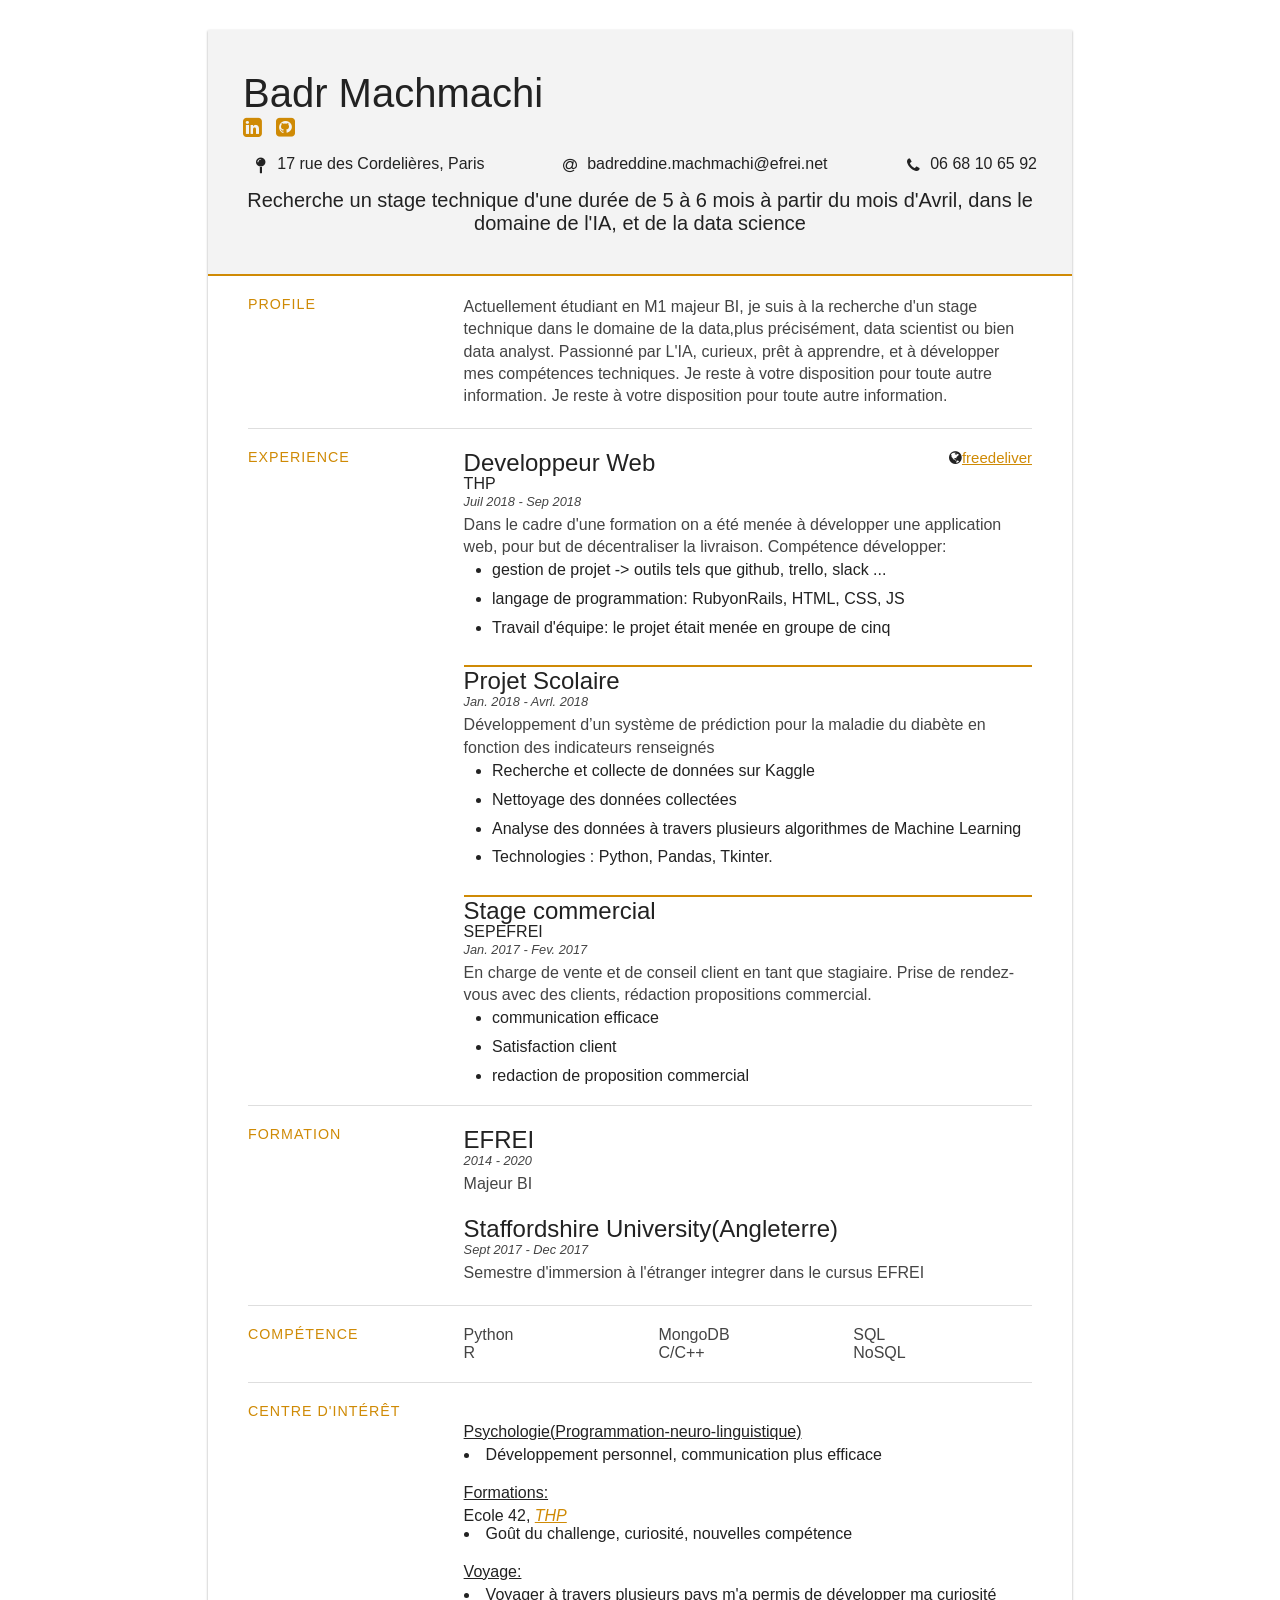
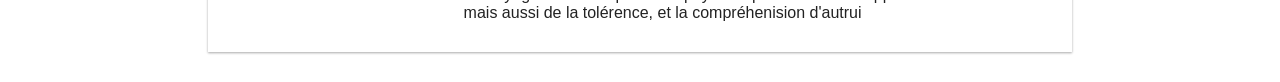
==== index.html @ 1341d0d4 "correct some mistake" ====
<!DOCTYPE html>
  <html>
  <head>
    <!-- Global site tag (gtag.js) - Google Analytics -->
    <script async src="https://www.googletagmanager.com/gtag/js?id=UA-131303218-1"></script>
    <script>
      window.dataLayer = window.dataLayer || [];
      function gtag(){dataLayer.push(arguments);}
      gtag('js', new Date());
      gtag('config', 'UA-131303218-1');
    </script>

    <link rel="stylesheet" type="text/css" href="cv.css">
    <link rel="stylesheet" href="https://cdnjs.cloudflare.com/ajax/libs/font-awesome/4.7.0/css/font-awesome.min.css">
    <title> Badr CV</title>
  </head>
  <body>
    <div id="drag" class="cv instaFade wrap">
      <div class="mainDetails">
        <div id="headshot" class="">
          <!-- <img src="pdpBadr.png" title="Hi, I'm Jenny!" alt="Jennifer Mogan" /> -->
        </div>

             <div id="contactDetails" class="quickFade delayFour">
          <ul>
            <li>

            </li>

          </ul>
        </div>
        <div id="name">
            <h1 class="quickFade delayTwo">
               Badr Machmachi

             </h1>


               <a href="https://www.linkedin.com/in/badr-machmachi-016332b7/" title="LinkedIn"><i class="fa fa-linkedin-square" ></i></a>
               <a href="https://github.com/badr96" title="Github"><i class="fa fa-github-square"></i></a>
            <ul class="fa-ul">
              <li class="li-head"><i class="fa-li fa fa-map-pin"></i><h4 class="quickFade delayThree">17 rue des Cordelières, Paris</h4></li>
              <li class="li-head"><i class="fa-li fa fa-at"></i><h4 class="quickFade delayThree">badreddine.machmachi@efrei.net</h4></li>
              <li class="li-head"><i class="fa-li fa fa-phone"></i><h4 class="quickFade delayThree"> 06 68 10 65 92</h4></li>
          </ul>
         <h3 class="search">Recherche un stage technique d'une durée de 5 à 6 mois à partir du mois d'Avril, dans le domaine de l'IA, et de la data science</h3>
        </div>


        <div class="clear"></div>
      </div>

      <div id="mainArea" class="quickFade delayFive">

        <section>
          <article>
            <div class="sectionTitle">
              <h1>Profile</h1>
            </div>

            <div class="sectionContent">
              <p>
                Actuellement étudiant en M1 majeur BI, je suis à la recherche d'un stage technique dans le domaine de la data,plus précisément, data scientist ou bien data analyst. Passionné par L'IA, curieux, prêt à apprendre, et à développer mes compétences techniques. Je reste à votre disposition pour toute autre information.

                Je reste à votre disposition pour toute autre information.
              </p>
            </div>
          </article>
          <div class="clear"></div>
        </section>

        <section>
          <div class="sectionTitle">
            <h1>Experience</h1>
          </div>

          <div class="sectionContent">
            <article>
              <h2>
                Developpeur Web

                <div class="attached"><i class="fa fa-globe"></i><a href="https://freedelivers-mtp.herokuapp.com/">freedeliver</a>
                </div>
              </h2>
              <h3>THP</h3>
              <p class="subDetails">Juil 2018 - Sep 2018</p>
              <p>
                Dans le cadre d'une formation on a été menée à développer une application web, pour but de décentraliser la livraison.
                Compétence développer:
                <ul class="para">
                <li class="li-margin">gestion de projet -> outils tels que github, trello, slack ... </li>
                <li class="li-margin">langage de programmation: RubyonRails, HTML, CSS, JS</li>
                <li >Travail d'équipe: le projet était menée en groupe de cinq</li>
                </ul>
              </p>
              <div class="clear2"></div>
            </article>

              <article>
              <h2>Projet Scolaire</h2>
              <p class="subDetails">Jan. 2018 - Avrl. 2018</p>
              <p>
                Développement d’un système de prédiction pour la maladie du diabète en fonction des indicateurs renseignés
                <ul class="para">
                  <li class="li-margin">Recherche et collecte de données sur Kaggle </li>
                  <li class="li-margin">Nettoyage des données collectées</li>
                  <li class ="li-margin">Analyse des données à travers plusieurs algorithmes de Machine Learning</li>
                  <li >Technologies : Python, Pandas, Tkinter.</li>
                </ul>
              </p>
               <div class="clear2"></div>
            </article>


            <article>
              <h2>Stage commercial</h2>
              <h3>SEPEFREI</h3>

              <p class="subDetails">Jan. 2017 - Fev. 2017</p>
              <p>
                En charge de vente et de conseil client en tant que stagiaire. Prise de rendez-vous avec des clients, rédaction propositions commercial.
                <ul class="para">
                  <li class="li-margin">communication efficace </li>
                  <li class="li-margin">Satisfaction client</li>
                  <li >redaction de proposition commercial</li>
                </ul>
              </p>
            </article>
          </div>


        </section>
        <div class="clear"></div>
        <section id="Education">
          <div class="sectionTitle">
            <h1>Formation</h1>
          </div>

          <div class="sectionContent">
            <article>
              <h2>EFREI</h2>
              <p class="subDetails">2014 - 2020</p>
              <p>
                Majeur BI
              </p>
            </article>

            <article>
              <h2>Staffordshire University(Angleterre)</h2>
              <p class="subDetails">Sept 2017 - Dec 2017</p>
              <p>
                Semestre d'immersion à l'étranger integrer dans le cursus EFREI
              </p>
            </article>
          </div>
          <div class="clear"></div>
        </section>

        <section>
          <div class="sectionTitle">
            <h1>Compétence</h1>
          </div>

          <div class="sectionContent">
            <ul class="keySkills">
              <li>Python</li>
              <li>R</li>
              <li>MongoDB</li>
              <li>C/C++</li>
              <li>SQL</li>
              <li>NoSQL</li>

            </ul>
          </div>
          <div class="clear"></div>
        </section>

        <section>
          <article>
            <div class="sectionTitle">
              <h1>Centre D'intérêt</h1>
            </div>
            <div class="sectionContent">
            <article>
              <p>
                 <div class="title-interest">Psychologie(Programmation-neuro-linguistique)</div>

                 <li class="li-margin"> Développement personnel, communication plus efficace </li>
              </p>
            </article>

            <article>
              <p>
                  <div class="title-interest">Formations:</div>
                    Ecole 42,
                    <a href="https://www.thehackingproject.org/" class="thp" title="the hacking project">THP</a>

                  <li class ="li-margin">Goût du challenge, curiosité, nouvelles compétence</li>
              </p>
            </article>

              <article>
              <p>
                  <div class="title-interest">Voyage:</div>

                  <li class ="li-margin">Voyager à travers plusieurs pays m'a permis de développer ma curiosité mais aussi de la tolérence, et la compréhenision d'autrui</li>
              </p>
            </article>

          </article>
          <div class="clear"></div>
        </section>

      </div>
    </div>

  </body>
  </html>
---- cv.css ----
html,
body,
div,
span,
object,
iframe,
h1,
h2,
h3,
h4,
h5,
h6,
p,
blockquote,
pre,
abbr,
address,
cite,
code,
del,
dfn,
em,
img,
ins,
kbd,
q,
samp,
small,
strong,
sub,
sup,
var,
b,
i,
dl,
dt,
dd,
ol,
ul,
li,
fieldset,
form,
label,
legend,
table,
caption,
tbody,
tfoot,
thead,
tr,
th,
td,
article,
aside,
canvas,
details,
figcaption,
figure,
footer,
header,
hgroup,
menu,
nav,
section,
summary,
time,
mark,
audio,
video {
  border: 0;
  font: inherit;
  font-size: 100%;
  margin: 0;
  padding: 0;
  vertical-align: baseline;
}

article,
aside,
details,
figcaption,
figure,
footer,
header,
hgroup,
menu,
nav,
section {
  display: block;
}

/* We need to minimize the use of code, so we will be using roots...this is in the works */
:root {
  --highlight: #a29400;
  --header-font: "Gudea", Helvetica, Arial, sans-serif;
  --content-font: "Lato", Helvetica, Arial, sans-serif;
}

html,
body {
  background: #fff;
  font-family: "Lato", Helvetica, Arial, sans-serif;
  font-feature-settings: "calt","liga","hist","onum","pnum";
  font-size: 1rem;
  color: #222;
}
.li-margin{
  margin-bottom: 2%;
}

.fa-ul{
  display: flex;
  justify-content: space-between;
  margin-top: 2%;
}

.search{
  margin-top: 2%;
  text-align: center;
  font-size: 20px;
}
.as_linkd{
    float: left;
    width: auto;
    height: auto;
    width:90px;
    height: 83px;
    max-width: 100%;
    max-height: 100%;
}
.clear {
  clear: both;
}
.clear2{
  margin-top:5%;
  border-bottom: 2px solid #cf8a05;
}
#menu {
  position: fixed;
  right: 0;
  top: 15%;
  width: 8em;
  margin-top: -2.5em;
}

p {
  font-size: 1em;
  line-height: 1.4em;
  margin-bottom: 20px;
  color: #444;
  transition: all 1s linear;
  -o-transition: all 1s linear;
  -moz-transition: all 1s linear;
  -webkit-transition: all 1s linear;
}

a {
  color: inherit;
}

.cv {
 //width: 90%;
  max-width: 54rem;
  background: #fff;
  margin: 30px auto;
}

.cv:hover {
  cursor: grab;
  cursor: -moz-grab;
  cursor: -webkit-grab;
}

.cv:active {
  cursor: grabbing;
  cursor: -moz-grabbing;
  cursor: -webkit-grabbing;
}
.para{
  margin-top: -3%;
  margin-left: 5%;
}
.mainDetails {
  padding: 39px 35px;
  border-bottom: 2px solid #cf8a05;
  background: #f3f3f3;
}

#name h1 {
  font-size: 2.5em;
  //font-weight: 700;
  display: flex;
  justify-content: space-between;
  font-family: "Gudea", Helvetica, arial, sans-serif;
  //font-feature-settings: "caps", "sups" 1;
  //margin-bottom: -6px;
}

#name h2 {
  font-size: 2em;
 // margin-left: 2px;
  font-family: "Gudea", Helvetica, arial, sans-serif;
}

#mainArea {
  padding: 0 40px;
}

/* I deeply love breakfast burritos */
.wrap {
  box-shadow: 0 1px 3px rgba(0, 0, 0, 0.12), 0 1px 2px rgba(0, 0, 0, 0.24);
  transition: all 0.3s cubic-bezier(0.25, 0.8, 0.25, 1);
}

.wrap:hover {
  box-shadow: 0 14px 28px rgba(0, 0, 0, 0.25), 0 10px 10px rgba(0, 0, 0, 0.22);
}

#headshot {
  width: 12.5%;
  float: left;
  margin-right: 30px;
}
.attached{
  font-size: 15px;
}
#headshot img {
  width: 100%;
  height: 100%;
  -webkit-border-radius: 50px;
  border-radius: 50px;
}

#name {
  float: left;
}

#contactDetails {
  float: right;
}
a:visited{
  text-decoration: none;
}
a{
  color: #cf8a05;
}
.thp{

  font-style: italic ;
  margin-right: 2px;
}
.title-interest{
  text-decoration: underline;
  margin-bottom: 5px;
}

.fa-linkedin-square:before {
    content: "\f08c";
    margin-right: 10px;
    font-size: 22px;
}
.fa-github-square:before {
    content: "\f092";
    font-size: 22px;
}

#contactDetails ul {
  list-style-type: none;
  font-size: 0.9em;
  margin-top: 2px;
  margin-left: 2px;
}

#contactDetails ul li {
  margin-bottom: 3px;
  color: #444;
  display: inline;
}

#contactDetails ul li a,
a[href^="tel"] {
  color: #444;
  text-decoration: none;
  -webkit-transition: all 0.3s ease-in;
  -moz-transition: all 0.3s ease-in;
  -o-transition: all 0.3s ease-in;
  -ms-transition: all 0.3s ease-in;
  transition: all 0.3s ease-in;
}

#contactDetails ul li a:hover {
  color: #cf8a05;
}

section {
  border-top: 1px solid #dedede;
  padding: 20px 0 0;
}

section:first-child {
  border-top: 0;
}

section:last-child {
  padding: 20px 0 10px;
}

.sectionTitle {
  float: left;
  width: 25%;
}

.sectionContent {
  float: right;
  width: 72.5%;
}

.sectionTitle h1 {
  font-family: "Gudea", helvetica, arial, sans-serif;
  font-size: 0.89em;
  color: #cf8a05;
  text-transform: uppercase;
  letter-spacing: 1px;
}

.sectionContent h2 {
  font-family: "Gudea", helvetica, arial, sans-serif;
  font-size: 1.5em;
  display: flex;
  justify-content:space-between;
  margin-bottom: -2px;
}

.subDetails {
  font-size: 80%;
  font-style: italic;
  margin-bottom: 3px;
}

.keySkills {
  list-style-type: none;
  -moz-column-count: 3;
  -webkit-column-count: 3;
  column-count: 3;
  margin-bottom: 20px;
  font-size: 1em;
  color: #444;
}

.keySkills ul li {
  margin-bottom: 3px;
}







@media all and (min-width: 602px) and (max-width: 800px) {
  #headshot {
    display: none;
  }

  .keySkills {
    -moz-column-count: 2;
    -webkit-column-count: 2;
    column-count: 2;
  }
}





@media all and (max-width: 54rem) {
  .cv {
    width: 95%;
    margin: 10px auto;
    min-width: 280px;
    transition: all 0.25s linear;
    -o-transition: all 0.25s linear;
    -moz-transition: all 0.25s linear;
    -webkit-transition: all 0.25s linear;
  }

  #headshot {
    display: none;
  }

  #name,
  #contactDetails {
    float: none;
    width: 100%;
    text-align: center;
  }

  .sectionTitle,
  .sectionContent {
    float: none;
    width: 100%;
  }

  .sectionTitle {
    margin-left: -2px;
    font-size: 1.25em;
  }

  .keySkills {
    -moz-column-count: 2;
    -webkit-column-count: 2;
    column-count: 2;
  }
}

@media all and (max-width: 480px) {
  .mainDetails {
    padding: 15px 15px;
    height:70%;
  }

  section {
    padding: 15px 0 0;
  }

  #mainArea {
    padding: 0 25px;
  }

  .keySkills {
    -moz-column-count: 1;
    -webkit-column-count: 1;
    column-count: 1;
  }

  #name h1 {
    line-height: 0.8em;
    margin-bottom: 4px;
  }
}

@media print {
  .cv {
    width: 100%;
  }
}









@-webkit-keyframes reset {
  0% {
    opacity: 0;
  }
  100% {
    opacity: 0;
  }
}

@-webkit-keyframes fade-in {
  0% {
    opacity: 0;
  }
  40% {
    opacity: 0;
  }
  100% {
    opacity: 1;
  }
}

@-moz-keyframes reset {
  0% {
    opacity: 0;
  }
  100% {
    opacity: 0;
  }
}

@-moz-keyframes fade-in {
  0% {
    opacity: 0;
  }
  40% {
    opacity: 0;
  }
  100% {
    opacity: 1;
  }
}

@keyframes reset {
  0% {
    opacity: 0;
  }
  100% {
    opacity: 0;
  }
}

@keyframes fade-in {
  0% {
    opacity: 0;
  }
  40% {
    opacity: 0;
  }
  100% {
    opacity: 1;
  }
}

.instaFade {
  -webkit-animation-name: reset, fade-in;
  -webkit-animation-duration: 1.5s;
  -webkit-animation-timing-function: ease-in;

  -moz-animation-name: reset, fade-in;
  -moz-animation-duration: 1.5s;
  -moz-animation-timing-function: ease-in;

  animation-name: reset, fade-in;
  animation-duration: 1.5s;
  animation-timing-function: ease-in;
}

.quickFade {
  -webkit-animation-name: reset, fade-in;
  -webkit-animation-duration: 2.5s;
  -webkit-animation-timing-function: ease-in;

  -moz-animation-name: reset, fade-in;
  -moz-animation-duration: 2.5s;
  -moz-animation-timing-function: ease-in;

  animation-name: reset, fade-in;
  animation-duration: 2.5s;
  animation-timing-function: ease-in;
}

.delayOne {
  -webkit-animation-delay: 0, 0.5s;
  -moz-animation-delay: 0, 0.5s;
  animation-delay: 0, 0.5s;
}

.delayTwo {
  -webkit-animation-delay: 0, 1s;
  -moz-animation-delay: 0, 1s;
  animation-delay: 0, 1s;
}

.delayThree {
  -webkit-animation-delay: 0, 1.5s;
  -moz-animation-delay: 0, 1.5s;
  animation-delay: 0, 1.5s;
}

.delayFour {
  -webkit-animation-delay: 0, 2s;
  -moz-animation-delay: 0, 2s;
  animation-delay: 0, 2s;
}

.delayFive {
  -webkit-animation-delay: 0, 2.5s;
  -moz-animation-delay: 0, 2.5s;
  animation-delay: 0, 2.5s;
}
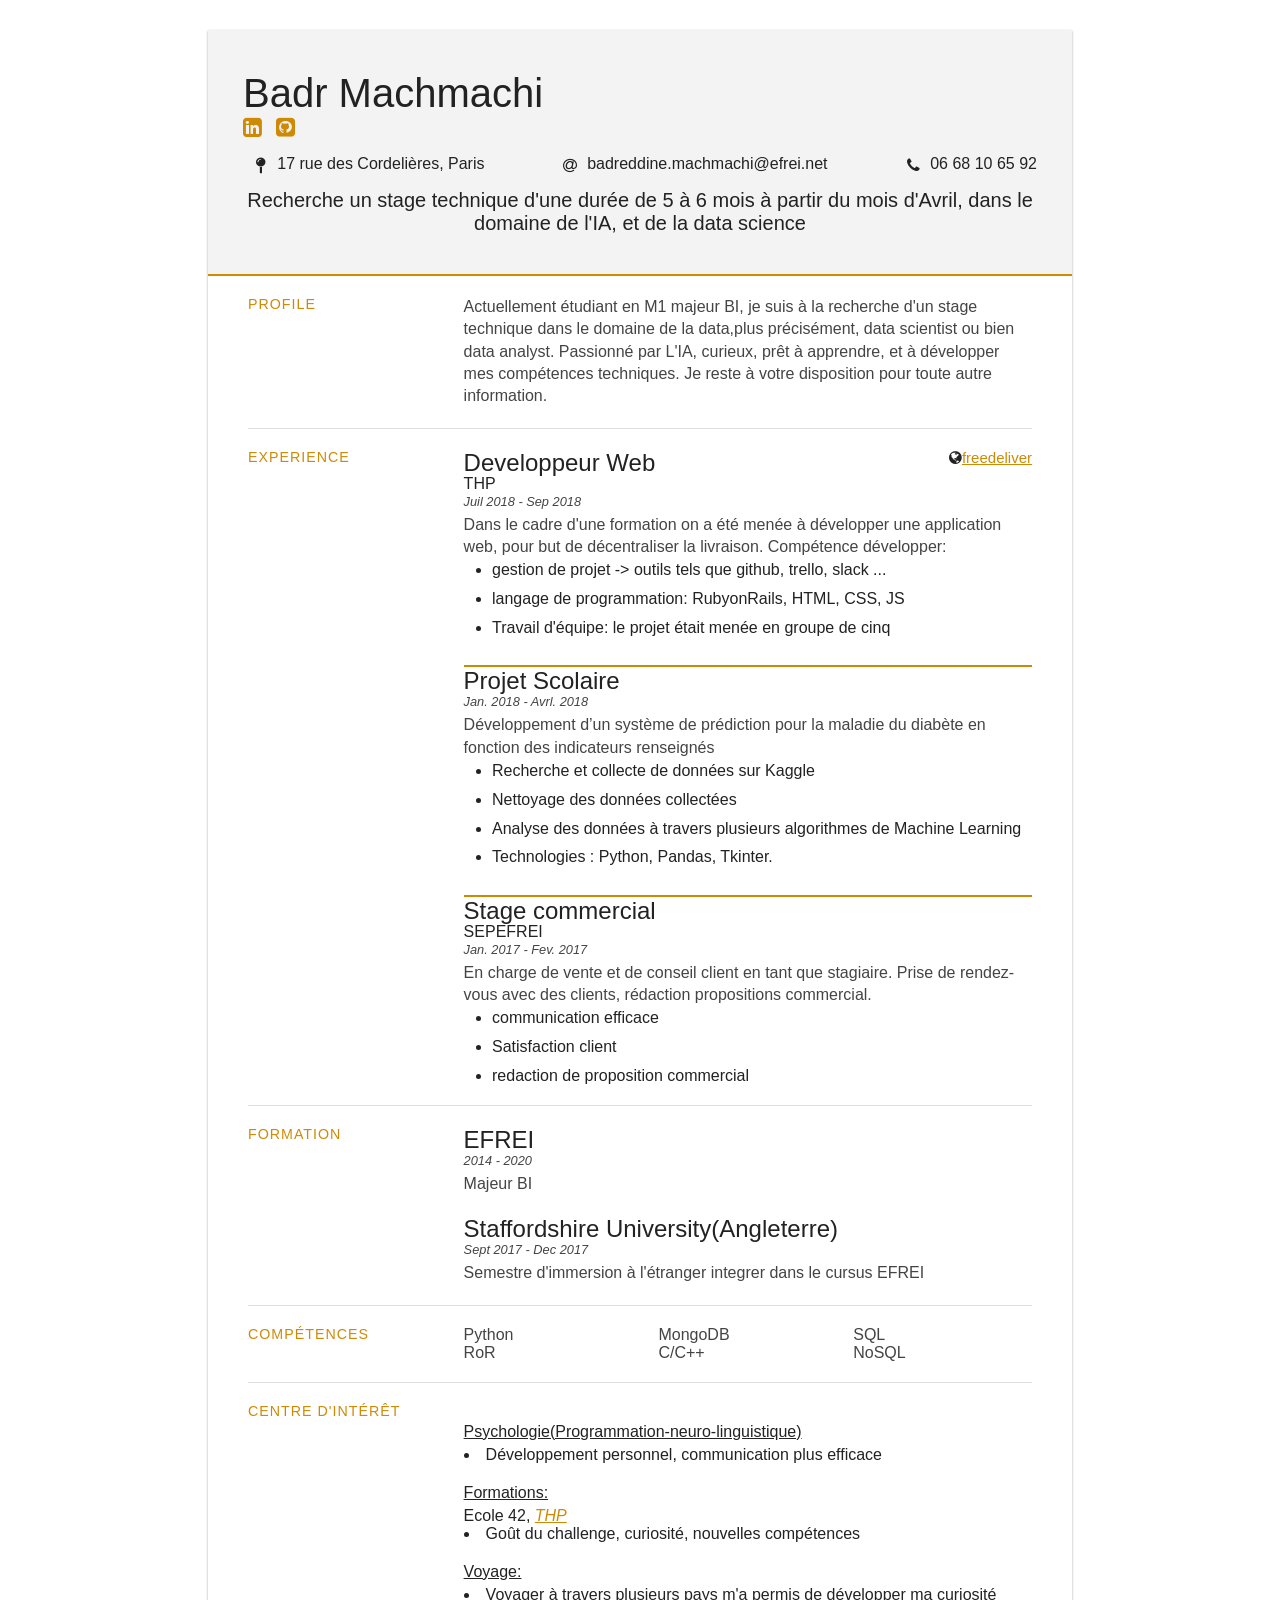
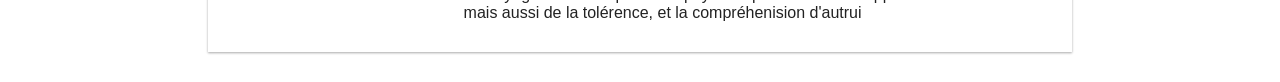
==== commit a9470d1f: "correct some mistake" ====
--- a/index.html
+++ b/index.html
@@ -61,8 +61,6 @@
             <div class="sectionContent">
               <p>
                 Actuellement étudiant en M1 majeur BI, je suis à la recherche d'un stage technique dans le domaine de la data,plus précisément, data scientist ou bien data analyst. Passionné par L'IA, curieux, prêt à apprendre, et à développer mes compétences techniques. Je reste à votre disposition pour toute autre information.
-
-                Je reste à votre disposition pour toute autre information.
               </p>
             </div>
           </article>
@@ -158,17 +156,18 @@
 
         <section>
           <div class="sectionTitle">
-            <h1>Compétence</h1>
+            <h1>Compétences</h1>
           </div>
 
           <div class="sectionContent">
             <ul class="keySkills">
               <li>Python</li>
-              <li>R</li>
+              <li>RoR</li>
               <li>MongoDB</li>
               <li>C/C++</li>
               <li>SQL</li>
               <li>NoSQL</li>
+
 
             </ul>
           </div>
@@ -195,7 +194,7 @@
                     Ecole 42,
                     <a href="https://www.thehackingproject.org/" class="thp" title="the hacking project">THP</a>
 
-                  <li class ="li-margin">Goût du challenge, curiosité, nouvelles compétence</li>
+                  <li class ="li-margin">Goût du challenge, curiosité, nouvelles compétences</li>
               </p>
             </article>
 
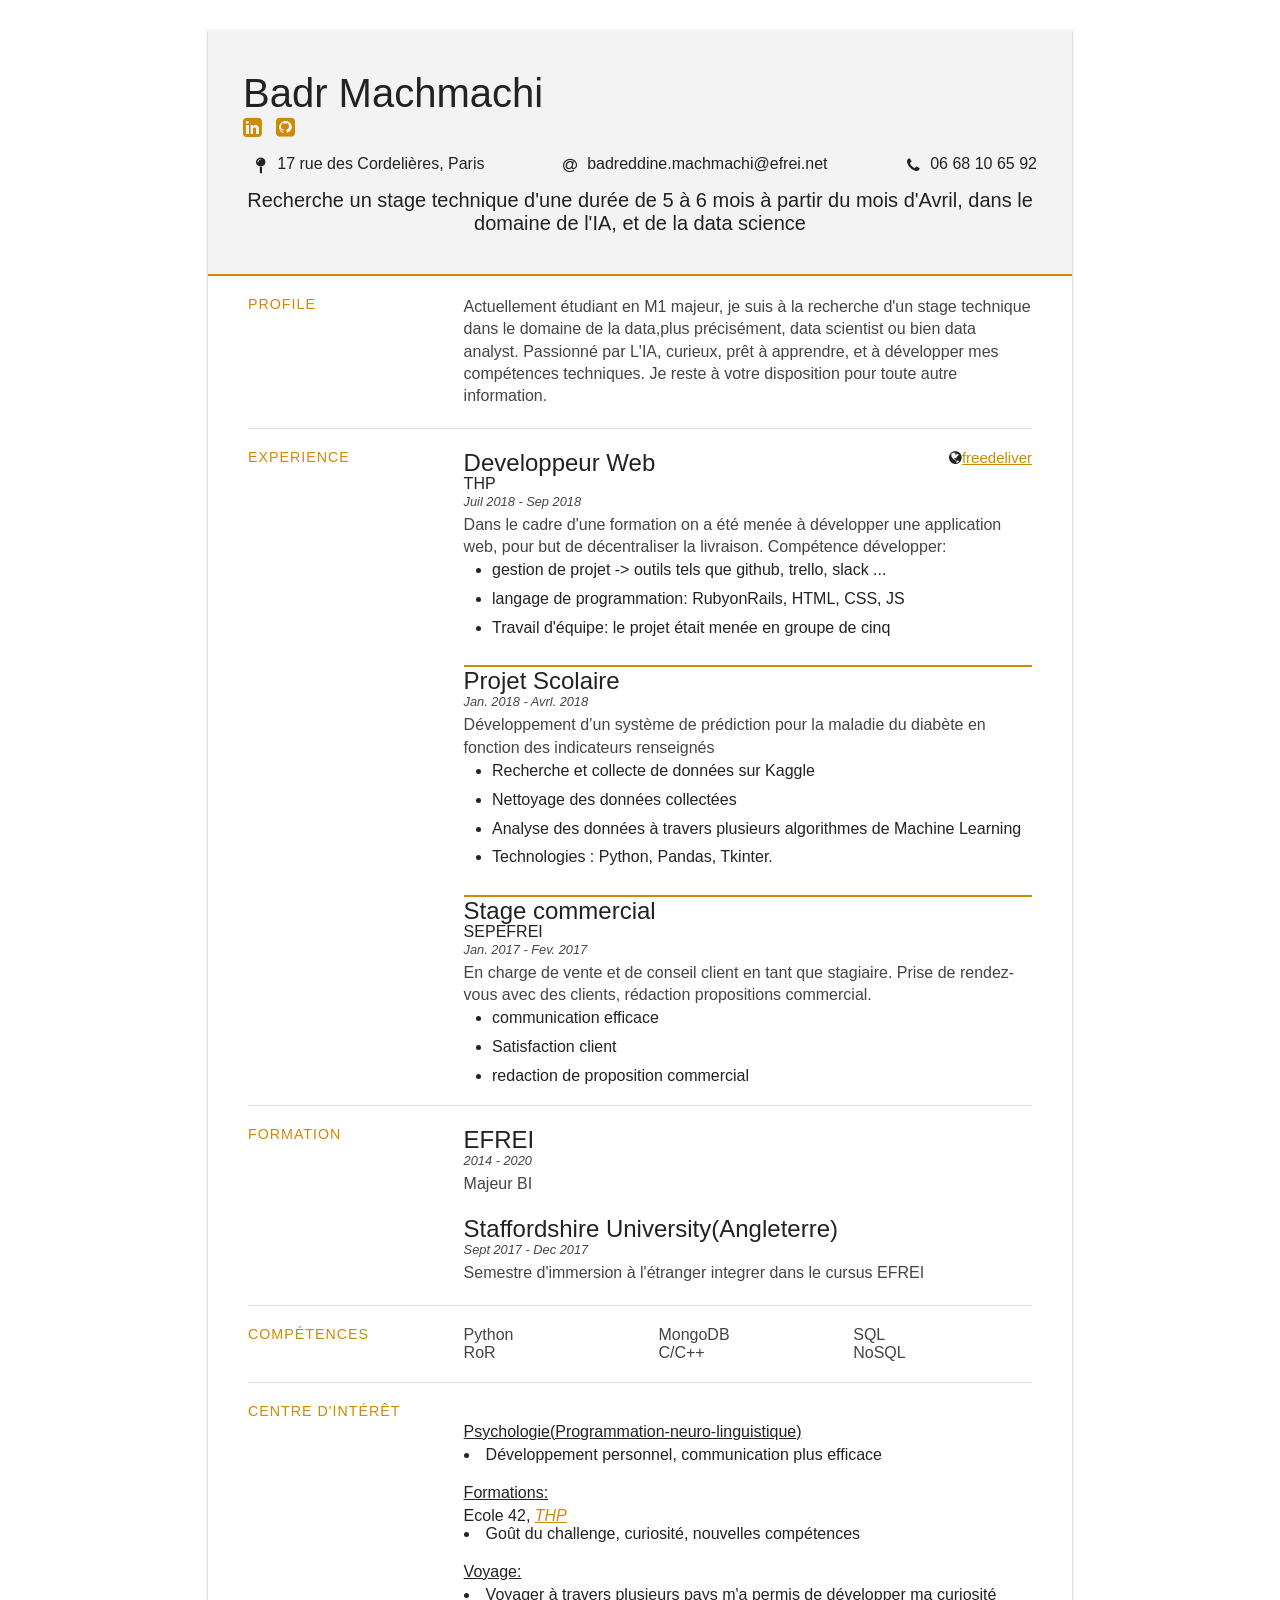
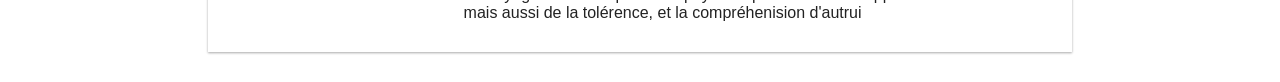
==== commit 8716f276: "delete the major" ====
--- a/index.html
+++ b/index.html
@@ -60,7 +60,7 @@
 
             <div class="sectionContent">
               <p>
-                Actuellement étudiant en M1 majeur BI, je suis à la recherche d'un stage technique dans le domaine de la data,plus précisément, data scientist ou bien data analyst. Passionné par L'IA, curieux, prêt à apprendre, et à développer mes compétences techniques. Je reste à votre disposition pour toute autre information.
+                Actuellement étudiant en M1 majeur, je suis à la recherche d'un stage technique dans le domaine de la data,plus précisément, data scientist ou bien data analyst. Passionné par L'IA, curieux, prêt à apprendre, et à développer mes compétences techniques. Je reste à votre disposition pour toute autre information.
               </p>
             </div>
           </article>
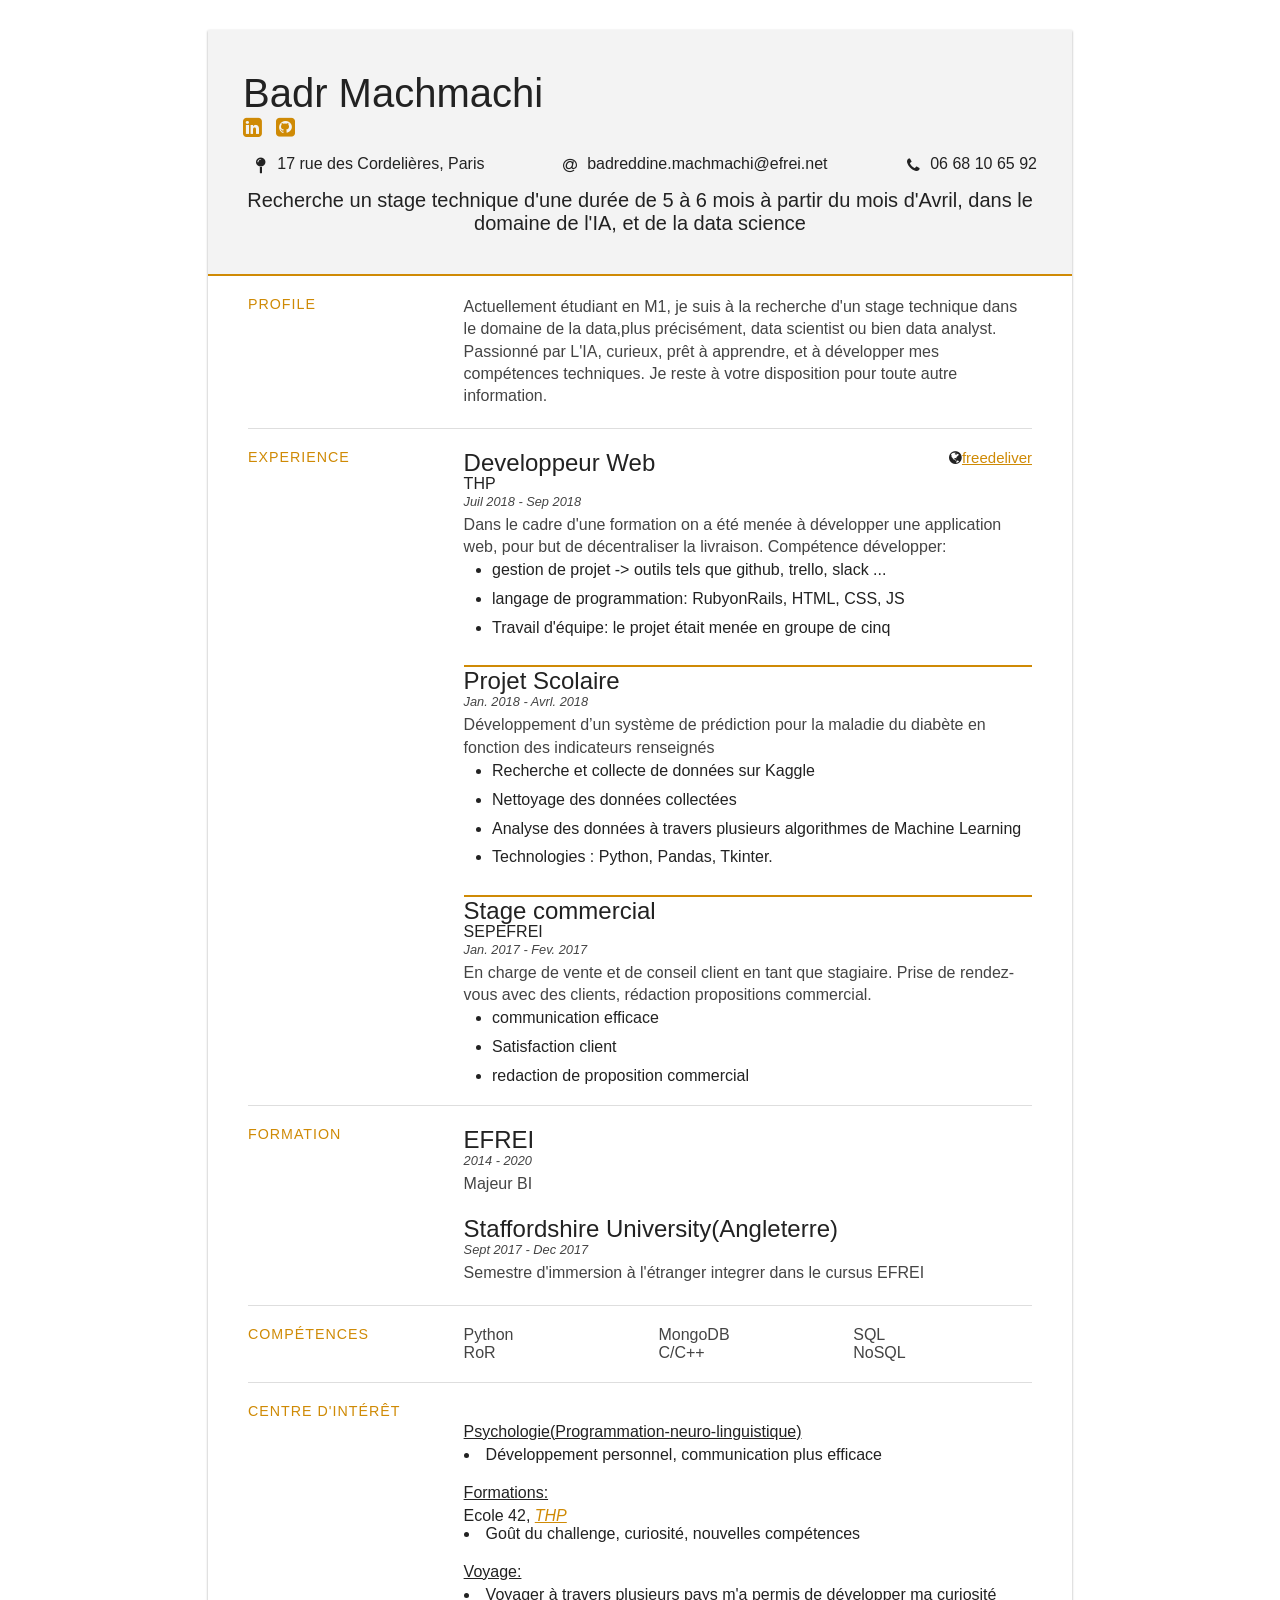
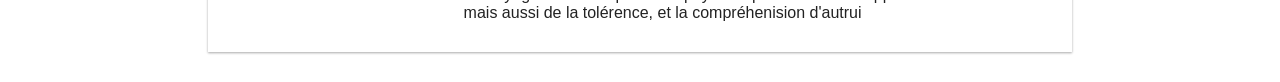
==== commit 7ff406e4: "correct some mistake" ====
--- a/index.html
+++ b/index.html
@@ -60,7 +60,7 @@
 
             <div class="sectionContent">
               <p>
-                Actuellement étudiant en M1 majeur, je suis à la recherche d'un stage technique dans le domaine de la data,plus précisément, data scientist ou bien data analyst. Passionné par L'IA, curieux, prêt à apprendre, et à développer mes compétences techniques. Je reste à votre disposition pour toute autre information.
+                Actuellement étudiant en M1, je suis à la recherche d'un stage technique dans le domaine de la data,plus précisément, data scientist ou bien data analyst. Passionné par L'IA, curieux, prêt à apprendre, et à développer mes compétences techniques. Je reste à votre disposition pour toute autre information.
               </p>
             </div>
           </article>
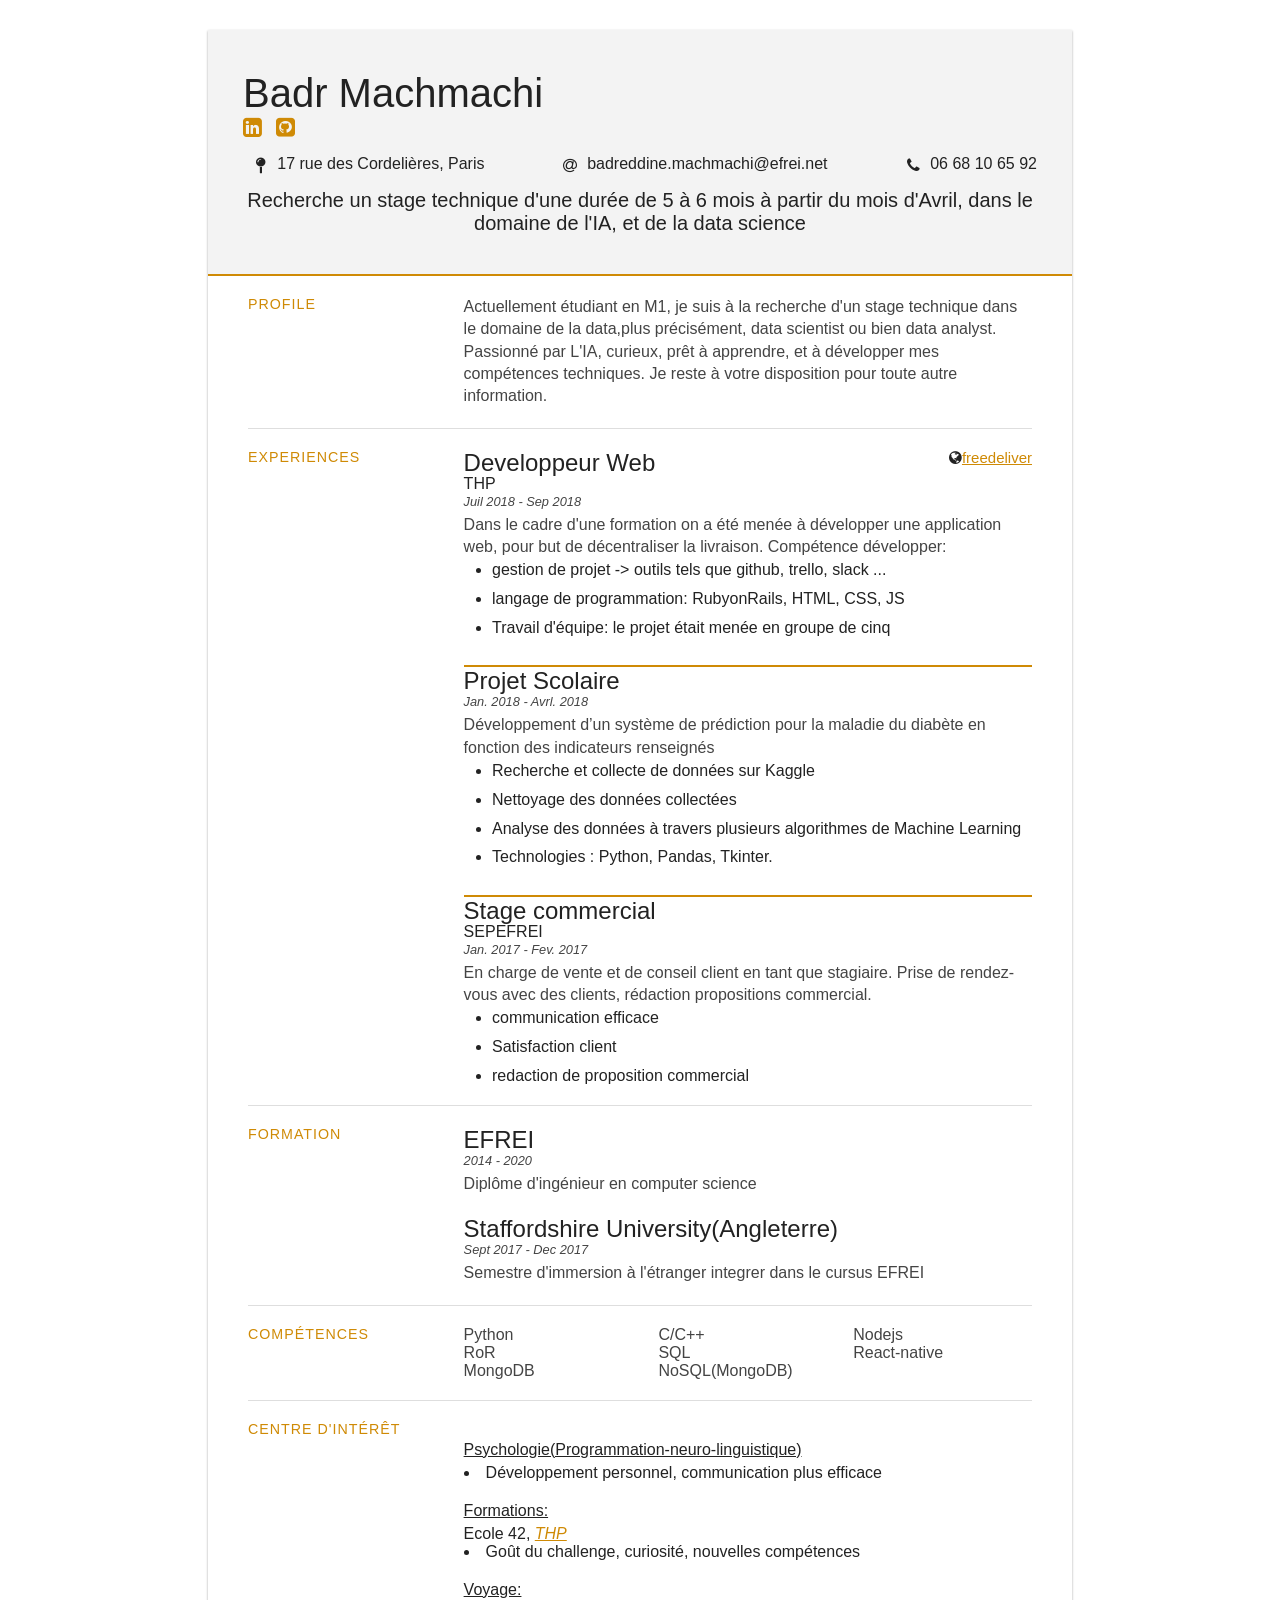
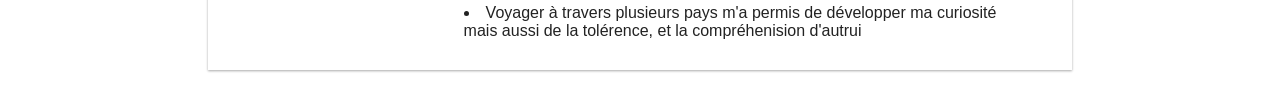
==== commit f92f0faa: "add other skills" ====
--- a/index.html
+++ b/index.html
@@ -69,7 +69,7 @@
 
         <section>
           <div class="sectionTitle">
-            <h1>Experience</h1>
+            <h1>Experiences</h1>
           </div>
 
           <div class="sectionContent">
@@ -139,7 +139,7 @@
               <h2>EFREI</h2>
               <p class="subDetails">2014 - 2020</p>
               <p>
-                Majeur BI
+                Diplôme d'ingénieur en computer science
               </p>
             </article>
 
@@ -166,7 +166,9 @@
               <li>MongoDB</li>
               <li>C/C++</li>
               <li>SQL</li>
-              <li>NoSQL</li>
+              <li>NoSQL(MongoDB)</li>
+              <li>Nodejs</li>
+              <li>React-native</li>
 
 
             </ul>
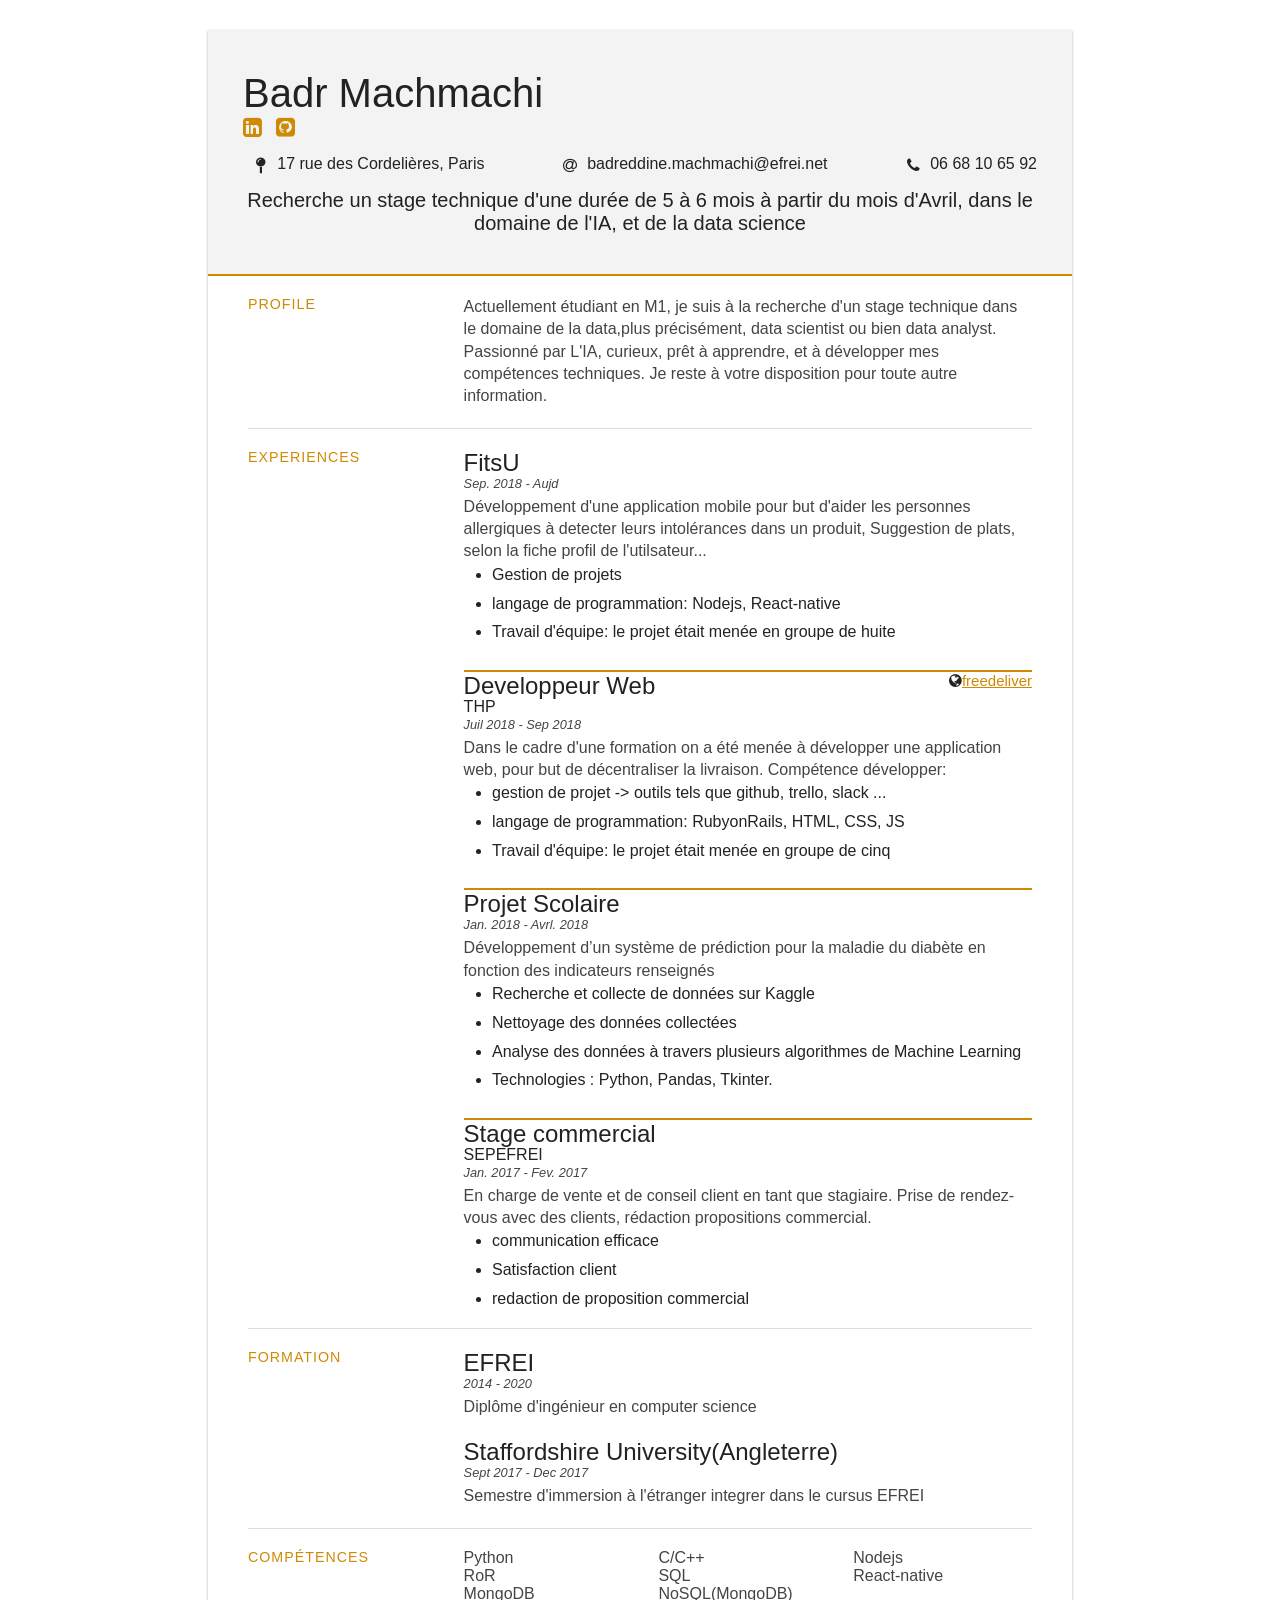
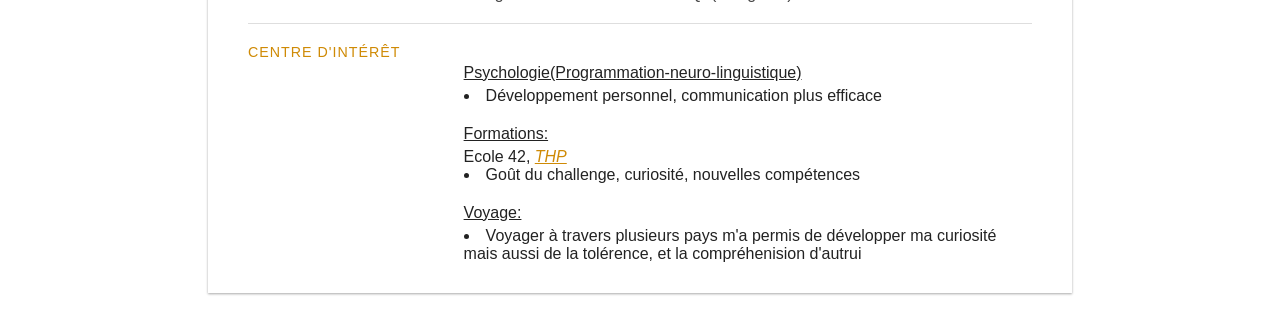
==== commit 1c743181: "add last project" ====
--- a/index.html
+++ b/index.html
@@ -74,6 +74,20 @@
 
           <div class="sectionContent">
             <article>
+              <h2>FitsU</h2>
+              <p class="subDetails">Sep. 2018 - Aujd</p>
+              <p>
+                Développement d'une application mobile pour but d'aider les personnes allergiques à detecter leurs intolérances dans un produit,
+                Suggestion de plats, selon la fiche profil de l'utilsateur...
+                <ul class="para">
+                  <li class="li-margin">Gestion de projets</li>
+                  <li class="li-margin">langage de programmation: Nodejs, React-native</li>
+                  <li class="li-margin">Travail d'équipe: le projet était menée en groupe de huite</li>
+                </ul>
+              </p>
+              <div class="clear2"></div>
+            </article>
+            <article>
               <h2>
                 Developpeur Web
 
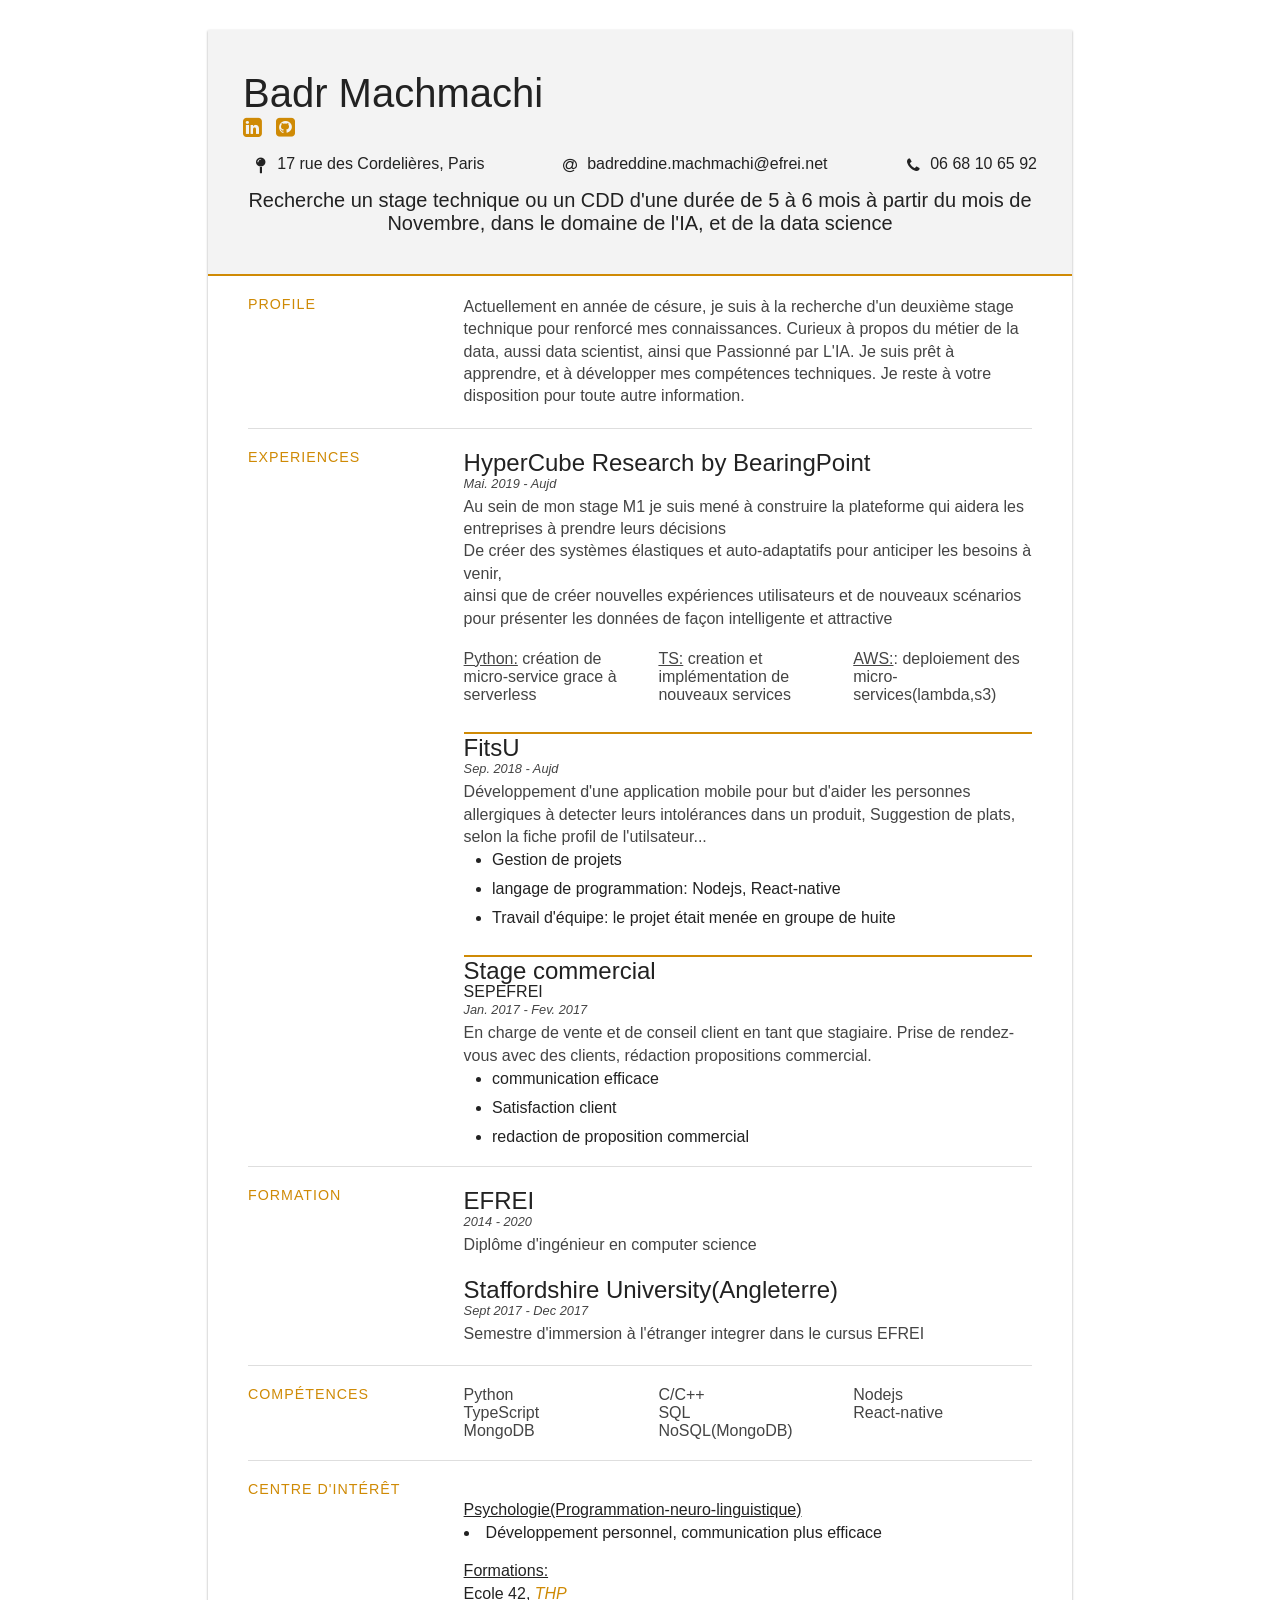
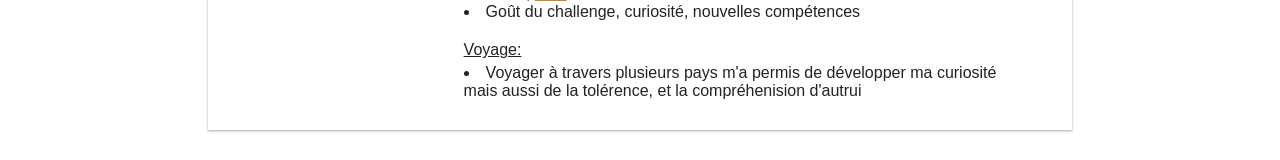
==== commit 553ee386: "add latest intership" ====
--- a/index.html
+++ b/index.html
@@ -43,7 +43,7 @@
               <li class="li-head"><i class="fa-li fa fa-at"></i><h4 class="quickFade delayThree">badreddine.machmachi@efrei.net</h4></li>
               <li class="li-head"><i class="fa-li fa fa-phone"></i><h4 class="quickFade delayThree"> 06 68 10 65 92</h4></li>
           </ul>
-         <h3 class="search">Recherche un stage technique d'une durée de 5 à 6 mois à partir du mois d'Avril, dans le domaine de l'IA, et de la data science</h3>
+         <h3 class="search">Recherche un stage technique ou un CDD d'une durée de 5 à 6 mois à partir du mois de Novembre, dans le domaine de l'IA, et de la data science</h3>
         </div>
 
 
@@ -60,7 +60,8 @@
 
             <div class="sectionContent">
               <p>
-                Actuellement étudiant en M1, je suis à la recherche d'un stage technique dans le domaine de la data,plus précisément, data scientist ou bien data analyst. Passionné par L'IA, curieux, prêt à apprendre, et à développer mes compétences techniques. Je reste à votre disposition pour toute autre information.
+                Actuellement en année de césure, je suis à la recherche d'un deuxième stage technique pour renforcé mes connaissances. Curieux à propos du métier de la data,
+                aussi data scientist, ainsi que Passionné par L'IA. Je suis prêt à apprendre, et à développer mes compétences techniques. Je reste à votre disposition pour toute autre information.
               </p>
             </div>
           </article>
@@ -73,6 +74,22 @@
           </div>
 
           <div class="sectionContent">
+              <article>
+                  <h2>HyperCube Research by BearingPoint</h2>
+                  <p class="subDetails">Mai. 2019 - Aujd</p>
+                  <p>
+                    Au sein de mon stage M1 je suis mené à construire la plateforme qui aidera les entreprises à prendre leurs décisions<br>
+                    De créer des systèmes élastiques et auto-adaptatifs pour anticiper les besoins à venir,<br>
+                    ainsi que de créer nouvelles expériences utilisateurs et de nouveaux scénarios pour présenter les données de façon intelligente et attractive
+                        <ul class="keySkills">
+                          <li><u>Python:</u> création de micro-service grace à serverless </li>
+                          <li><u>TS:</u> creation et implémentation de nouveaux services</li>
+                          <li><u>AWS:</u>: deploiement des micro-services(lambda,s3)</li>
+                        </ul>
+                     
+                  </p>
+                  <div class="clear2"></div>
+                </article>
             <article>
               <h2>FitsU</h2>
               <p class="subDetails">Sep. 2018 - Aujd</p>
@@ -87,42 +104,6 @@
               </p>
               <div class="clear2"></div>
             </article>
-            <article>
-              <h2>
-                Developpeur Web
-
-                <div class="attached"><i class="fa fa-globe"></i><a href="https://freedelivers-mtp.herokuapp.com/">freedeliver</a>
-                </div>
-              </h2>
-              <h3>THP</h3>
-              <p class="subDetails">Juil 2018 - Sep 2018</p>
-              <p>
-                Dans le cadre d'une formation on a été menée à développer une application web, pour but de décentraliser la livraison.
-                Compétence développer:
-                <ul class="para">
-                <li class="li-margin">gestion de projet -> outils tels que github, trello, slack ... </li>
-                <li class="li-margin">langage de programmation: RubyonRails, HTML, CSS, JS</li>
-                <li >Travail d'équipe: le projet était menée en groupe de cinq</li>
-                </ul>
-              </p>
-              <div class="clear2"></div>
-            </article>
-
-              <article>
-              <h2>Projet Scolaire</h2>
-              <p class="subDetails">Jan. 2018 - Avrl. 2018</p>
-              <p>
-                Développement d’un système de prédiction pour la maladie du diabète en fonction des indicateurs renseignés
-                <ul class="para">
-                  <li class="li-margin">Recherche et collecte de données sur Kaggle </li>
-                  <li class="li-margin">Nettoyage des données collectées</li>
-                  <li class ="li-margin">Analyse des données à travers plusieurs algorithmes de Machine Learning</li>
-                  <li >Technologies : Python, Pandas, Tkinter.</li>
-                </ul>
-              </p>
-               <div class="clear2"></div>
-            </article>
-
 
             <article>
               <h2>Stage commercial</h2>
@@ -176,7 +157,7 @@
           <div class="sectionContent">
             <ul class="keySkills">
               <li>Python</li>
-              <li>RoR</li>
+              <li>TypeScript</li>
               <li>MongoDB</li>
               <li>C/C++</li>
               <li>SQL</li>
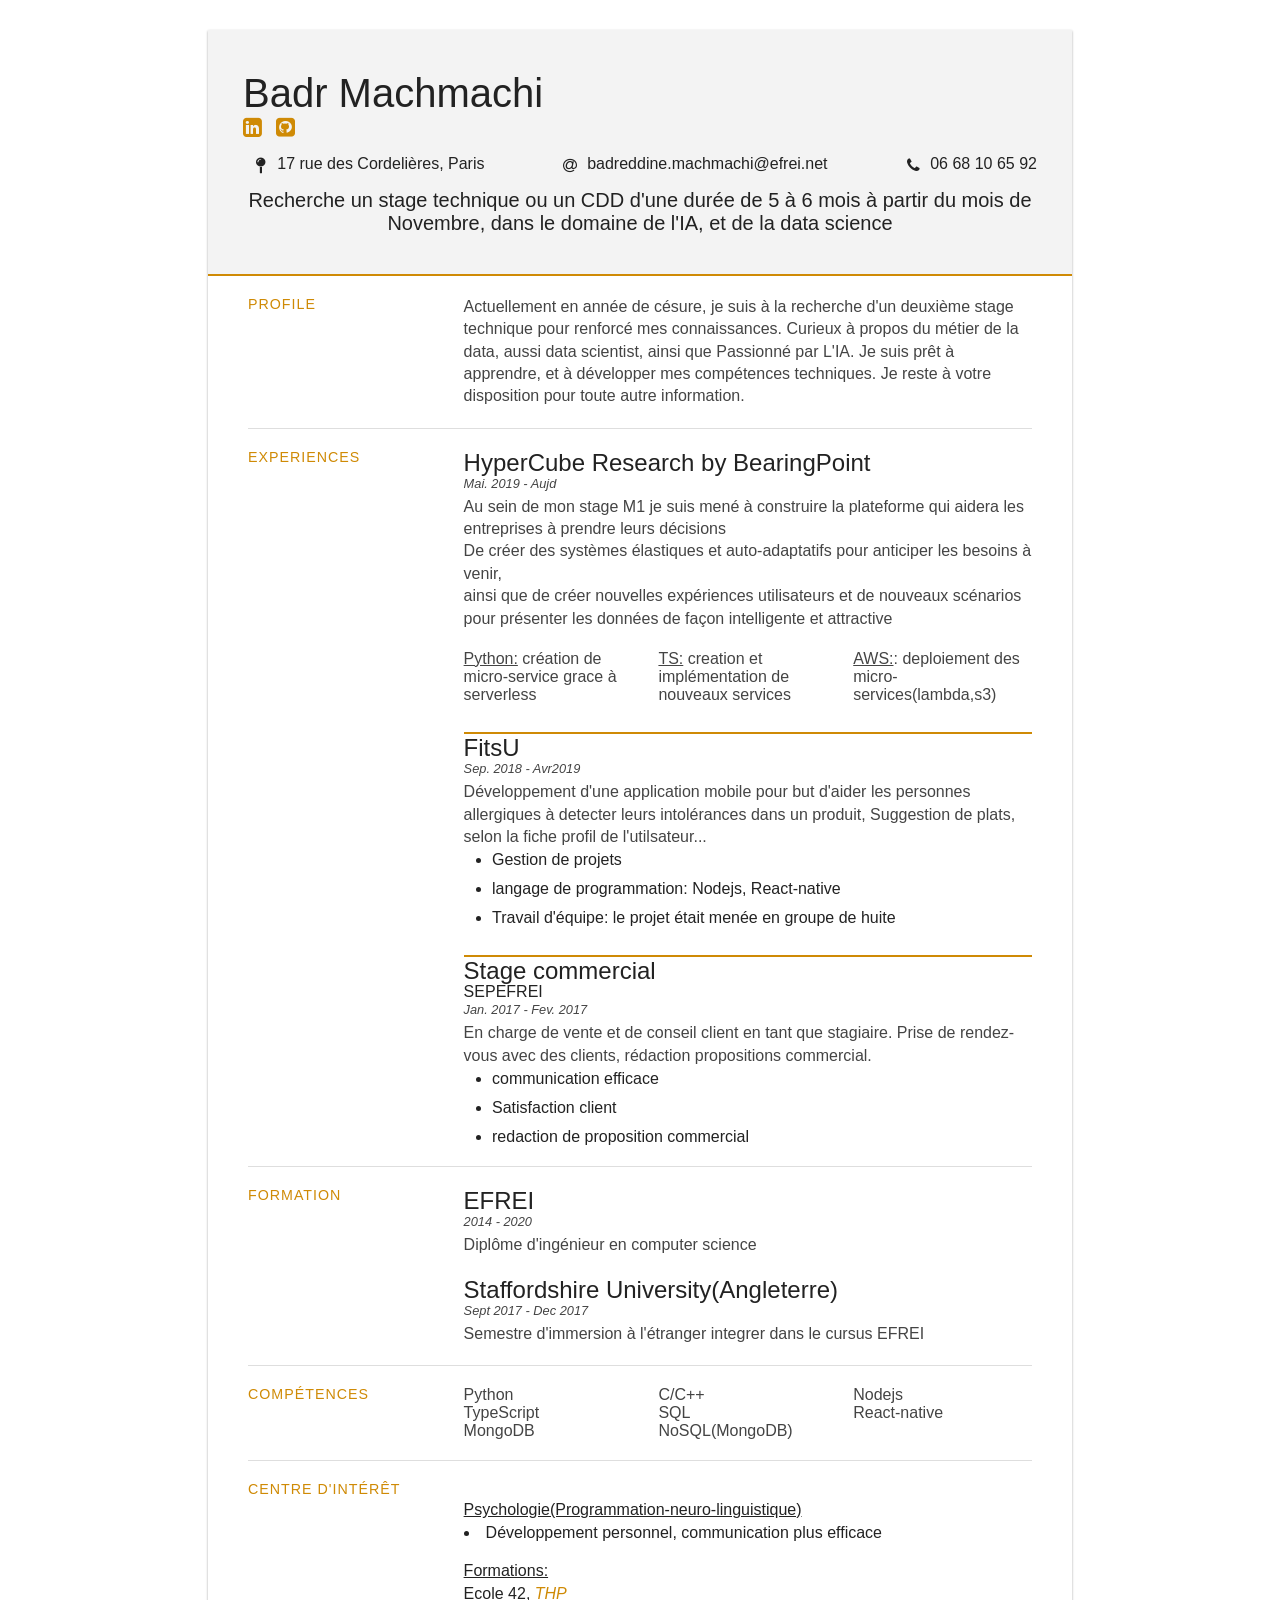
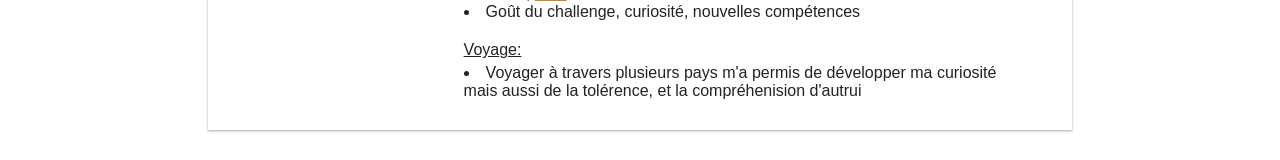
==== commit 6ab2991e: "modify the end of fitsU" ====
--- a/index.html
+++ b/index.html
@@ -92,7 +92,7 @@
                 </article>
             <article>
               <h2>FitsU</h2>
-              <p class="subDetails">Sep. 2018 - Aujd</p>
+              <p class="subDetails">Sep. 2018 - Avr2019</p>
               <p>
                 Développement d'une application mobile pour but d'aider les personnes allergiques à detecter leurs intolérances dans un produit,
                 Suggestion de plats, selon la fiche profil de l'utilsateur...
